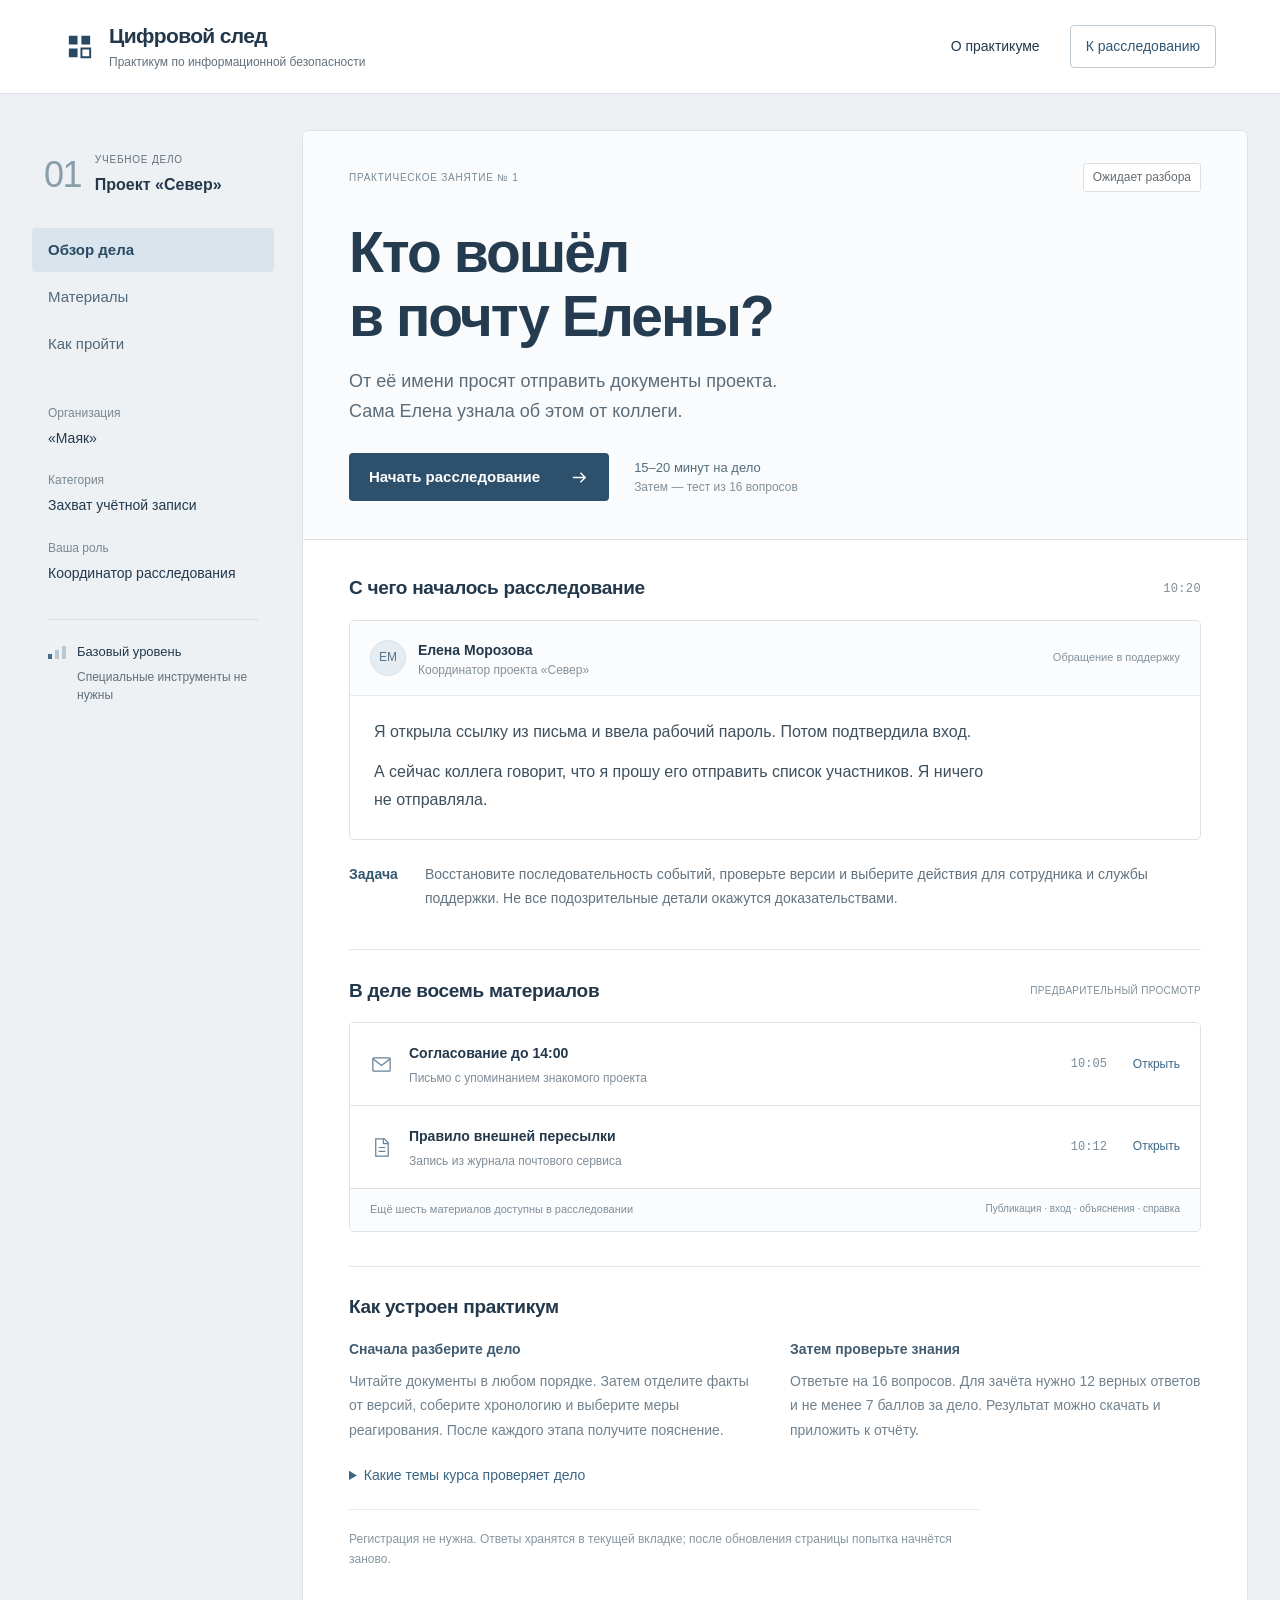
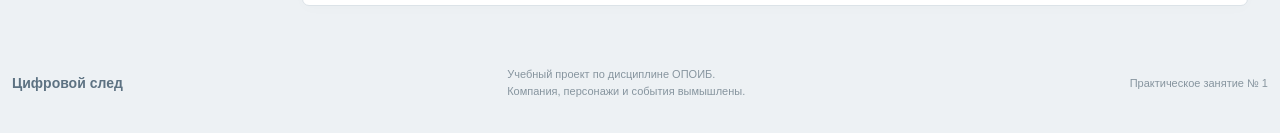
==== index.html @ 8c2a3074 "Add incident investigation website" ====
<!doctype html>
<html lang="ru">
<head>
<meta charset="UTF-8"><meta name="viewport" content="width=device-width, initial-scale=1">
<meta name="theme-color" content="#223b53">
<meta name="description" content="Учебное дело о захвате рабочей почты. Материалы инцидента, проверка версий и итоговый тест по информационной безопасности.">
<title>Дело «Север» — Цифровой след</title>
<link rel="icon" href="favicon.svg" type="image/svg+xml"><link rel="stylesheet" href="style.css"><script src="app.js" defer></script>
</head>
<body>
<a class="skip" href="#main">Перейти к содержанию</a>
<header class="header">
<a class="brand" href="#" aria-label="Цифровой след — главная"><svg class="brand-symbol" viewBox="0 0 32 32" aria-hidden="true"><path d="M5 5h9v9H5zm13 0h9v9h-9zM5 18h9v9H5z" fill="currentColor"/><path d="M18 18h9v9h-9z" fill="none" stroke="currentColor" stroke-width="2"/></svg><span>Цифровой след<small>Практикум по информационной безопасности</small></span></a>
<nav aria-label="Основная навигация"><a href="#course" class="landing-nav">О практикуме</a><button class="text-btn" id="header-action">К расследованию</button></nav>
</header>
<main id="main">
<div id="landing" class="case-layout">
<aside class="case-sidebar" aria-label="Навигация по делу">
<div class="sidebar-top"><span class="case-number">01</span><div><p>УЧЕБНОЕ ДЕЛО</p><strong>Проект «Север»</strong></div></div>
<nav class="case-menu" aria-label="Разделы страницы"><a class="selected" href="#case">Обзор дела</a><a href="#materials">Материалы</a><a href="#course">Как пройти</a></nav>
<div class="sidebar-details"><p>Организация</p><strong>«Маяк»</strong><p>Категория</p><strong>Захват учётной записи</strong><p>Ваша роль</p><strong>Координатор расследования</strong></div>
<div class="sidebar-bottom"><span class="level-mark" aria-hidden="true"><i></i><i></i><i></i></span><p>Базовый уровень<br><small>Специальные инструменты не нужны</small></p></div>
</aside>
<div class="case-main">
<section class="case-intro" id="case"><div class="case-kicker"><span>ПРАКТИЧЕСКОЕ ЗАНЯТИЕ № 1</span><span class="case-status">Ожидает разбора</span></div>
<h1>Кто вошёл<br>в почту Елены?</h1>
<p class="intro-lead">От её имени просят отправить документы проекта.<br class="desktop-br"> Сама Елена узнала об этом от коллеги.</p>
<div class="intro-bottom"><button class="primary" data-start>Начать расследование <svg viewBox="0 0 20 20" aria-hidden="true"><path d="M3 10h13M11 5l5 5-5 5"/></svg></button><span>15–20 минут на дело<br><small>Затем — тест из 16 вопросов</small></span></div>
</section>
<div class="case-body">
<section class="incident-brief"><div class="section-title"><h2>С чего началось расследование</h2><span>10:20</span></div>
<article class="message"><div class="message-person"><span class="person-initials">ЕМ</span><div><strong>Елена Морозова</strong><p>Координатор проекта «Север»</p></div><span class="message-type">Обращение в поддержку</span></div><div class="message-text"><p>Я открыла ссылку из письма и ввела рабочий пароль. Потом подтвердила вход.</p><p>А сейчас коллега говорит, что я прошу его отправить список участников. Я ничего не отправляла.</p></div></article>
<div class="case-assignment"><span>Задача</span><p>Восстановите последовательность событий, проверьте версии и выберите действия для сотрудника и службы поддержки. Не все подозрительные детали окажутся доказательствами.</p></div></section>
<section class="materials-section" id="materials"><div class="section-title"><h2>В деле восемь материалов</h2><span>ПРЕДВАРИТЕЛЬНЫЙ ПРОСМОТР</span></div>
<div class="material-list"><button class="material-row" data-preview="D"><svg viewBox="0 0 24 24" aria-hidden="true"><rect x="3" y="5" width="18" height="14" rx="1"/><path d="m3 6 9 7 9-7"/></svg><span><strong>Согласование до 14:00</strong><small>Письмо с упоминанием знакомого проекта</small></span><span class="material-time">10:05</span><span class="row-open">Открыть</span></button>
<button class="material-row" data-preview="A"><svg viewBox="0 0 24 24" aria-hidden="true"><path d="M6 3h9l4 4v14H6zM14 3v5h5M9 12h7M9 16h7"/></svg><span><strong>Правило внешней пересылки</strong><small>Запись из журнала почтового сервиса</small></span><span class="material-time">10:12</span><span class="row-open">Открыть</span></button>
<div class="material-rest"><span>Ещё шесть материалов доступны в расследовании</span><span>Публикация · вход · объяснения · справка</span></div></div></section>
<section class="course-section" id="course"><div class="section-title"><h2>Как устроен практикум</h2></div><div class="course-columns"><div><h3>Сначала разберите дело</h3><p>Читайте документы в любом порядке. Затем отделите факты от версий, соберите хронологию и выберите меры реагирования. После каждого этапа получите пояснение.</p></div><div><h3>Затем проверьте знания</h3><p>Ответьте на 16 вопросов. Для зачёта нужно 12 верных ответов и не менее 7 баллов за дело. Результат можно скачать и приложить к отчёту.</p></div></div>
<details class="course-outline"><summary>Какие темы курса проверяет дело</summary><ol><li>Цифровой след и открытые публикации</li><li>Фишинг и проверка запросов</li><li>Пароли, MFA и управление сеансами</li><li>ИИ и границы доверия к внешним материалам</li><li>Первые действия после инцидента</li><li>Проверка версий и восстановление событий</li></ol></details>
<p class="session-note">Регистрация не нужна. Ответы хранятся в текущей вкладке; после обновления страницы попытка начнётся заново.</p></section>
</div></div></div>
<section id="workspace" hidden aria-label="Рабочее место расследования"><div class="workspace-top"><div><p class="eyebrow">МАЯК / УЧЕБНОЕ РАССЛЕДОВАНИЕ</p><h1 tabindex="-1" id="game-title">Дело «Север»</h1></div><button class="secondary" id="exit-game">Обзор дела</button></div><ol class="stepper" id="stepper" aria-label="Этапы дела"></ol><div id="game-content"></div></section>
</main>
<footer><a class="footer-brand" href="#">Цифровой след</a><p>Учебный проект по дисциплине ОПОИБ.<br>Компания, персонажи и события вымышлены.</p><span>Практическое занятие № 1</span></footer>
<div id="announcer" class="sr-only" aria-live="polite"></div><dialog id="evidence-dialog" aria-labelledby="evidence-title"><button class="dialog-close" aria-label="Закрыть улику">×</button><div id="evidence-body"></div></dialog>
</body></html>
---- style.css ----
@charset "UTF-8";
:root{--ink:#23384b;--paper:#fff;--muted:#62707c;--line:#dce2e7;--accent:#315775;--green:#276549;--red:#a23e3e;--sans:"Segoe UI",Arial,sans-serif;--mono:Consolas,"Courier New",monospace}
*{box-sizing:border-box}html{scroll-behavior:smooth;scroll-padding-top:28px}body{margin:0;background:#edf1f4;color:var(--ink);font:16px/1.6 var(--sans)}[hidden]{display:none!important}button,input{font:inherit}button,a{-webkit-tap-highlight-color:transparent}button{cursor:pointer}button:disabled{cursor:default;opacity:.45}button{border:0}a{color:inherit;text-decoration:none}a:hover{text-decoration:underline}button:focus-visible,a:focus-visible,input:focus-visible,summary:focus-visible{outline:3px solid #4286b7;outline-offset:4px}h1,h2,h3,p{margin:0}button{transition:background .15s,color .15s}.skip{position:absolute;top:-100px;left:15px;z-index:99;background:white;padding:12px}.skip:focus{top:10px}
.header{height:94px;display:flex;align-items:center;justify-content:space-between;padding:0 5%;gap:25px;background:#fff;border-bottom:1px solid var(--line)}.brand{display:flex;align-items:center;gap:14px;font-size:21px;font-weight:600;line-height:1.25;letter-spacing:-.03em}.brand:hover{text-decoration:none}.brand small{display:block;font-size:12px;font-weight:400;color:var(--muted);letter-spacing:0;margin-top:5px}.brand-symbol{width:31px;height:31px;color:#274961}.header nav{display:flex;align-items:center;gap:30px;font-size:14px}.text-btn{padding:7px 0;background:none;font-weight:500;color:#315775}.text-btn:hover{color:#172e42;text-decoration:underline}.header .text-btn{border:1px solid #bfcbd4;border-radius:4px;padding:9px 15px}.primary{display:inline-flex;gap:30px;align-items:center;justify-content:space-between;min-height:48px;padding:12px 20px;border-radius:4px;background:#2d506c;color:#fff;font-weight:550;font-size:15px}.primary:hover{background:#1d3c55}.primary svg{width:19px;height:19px;fill:none;stroke:currentColor;stroke-width:1.5}.primary span{font-size:20px;line-height:1}.eyebrow{font-size:12px;line-height:1.6;font-weight:500;letter-spacing:.065em}
.case-layout{max-width:1320px;margin:36px auto 60px;display:grid;grid-template-columns:242px minmax(0,1fr);padding:0 32px;gap:28px;align-items:start}.case-sidebar{padding-top:22px;position:sticky;top:20px}.sidebar-top{display:flex;align-items:center;gap:14px;margin:0 12px 30px}.case-number{font:400 36px/1 var(--sans);color:#8a9dab;letter-spacing:-.045em}.sidebar-top p{font-size:10px;color:var(--muted);letter-spacing:.08em;margin-bottom:4px}.sidebar-top strong{font-size:16px;font-weight:550}.case-menu{display:grid;gap:3px;margin-bottom:38px}.case-menu a{padding:10px 16px;border-radius:4px;font-size:15px;color:#536879}.case-menu .selected{background:#dae4ec;color:#284b65;font-weight:600}.case-menu a:hover{background:#e2e9ef;text-decoration:none}.sidebar-details{padding:0 16px}.sidebar-details p{font-size:12px;color:#7b8791;margin-top:22px}.sidebar-details strong{font-size:14px;font-weight:500;display:block;margin-top:4px}.sidebar-bottom{border-top:1px solid #d4dde4;margin:35px 16px 0;padding-top:22px;display:flex;align-items:flex-start;gap:11px;font-size:13px}.sidebar-bottom small{font-size:12px;color:var(--muted);display:block;line-height:1.5;margin-top:5px}.level-mark{display:flex;gap:3px;align-items:flex-end;height:17px;flex-shrink:0}.level-mark i{width:4px;background:#bac7d0;height:9px}.level-mark i:first-child{background:#426a84;height:5px}.level-mark i:last-child{height:13px}.case-main{background:white;border:1px solid #dce3e8;border-radius:7px;overflow:hidden;box-shadow:0 3px 14px #243a4f04}.case-intro{padding:32px 46px 38px;background:#f9fbfc;border-bottom:1px solid var(--line)}.case-kicker{display:flex;align-items:center;justify-content:space-between;gap:15px;font-size:10px;letter-spacing:.075em;color:#778995}.case-status{font-size:12px;letter-spacing:0;color:#646d73;padding:4px 9px;border:1px solid #dae1e5;border-radius:3px;white-space:nowrap;background:white}.case-intro h1{font-size:57px;line-height:1.12;font-weight:550;letter-spacing:-.035em;color:#243b50;margin:29px 0 18px}.intro-lead{font-size:18px;line-height:1.65;color:#5c6c79}.intro-bottom{display:flex;align-items:center;gap:25px;margin-top:27px}.intro-bottom>span{font-size:13px;color:#546d7d;line-height:1.5}.intro-bottom small{font-size:12px;color:#83909a}.case-body{padding:35px 46px 36px}.section-title{display:flex;justify-content:space-between;align-items:center;gap:15px;margin-bottom:18px}.section-title h2{font-size:19px;line-height:1.4;font-weight:550;letter-spacing:-.015em}.section-title>span{font-size:10px;letter-spacing:.03em;color:#7f8e98;white-space:nowrap}.incident-brief>.section-title>span{font:12px var(--mono)}.message{border:1px solid var(--line);border-radius:5px;overflow:hidden}.message-person{display:flex;align-items:center;gap:12px;padding:16px 20px;background:#fbfcfd;border-bottom:1px solid #e6ebee}.person-initials{width:36px;height:36px;flex-shrink:0;display:grid;place-items:center;background:#e6edf2;border:1px solid #d9e3ea;border-radius:50%;color:#57748a;font-size:12px}.message-person strong{font-size:14px;font-weight:600}.message-person p{font-size:12px;color:#82909a;line-height:1.4}.message-type{margin-left:auto;font-size:11px;color:#81909b}.message-text{padding:22px 24px 25px;font-size:16px;line-height:1.75;color:#3e505e;max-width:660px}.message-text p+p{margin-top:12px}.case-assignment{display:grid;grid-template-columns:66px 1fr;gap:10px;margin:23px 0 0;color:#627380;font-size:14px;line-height:1.7}.case-assignment>span{color:#345772;font-weight:600}.materials-section{margin-top:38px;padding-top:28px;border-top:1px solid #e2e8ec}.material-list{border:1px solid var(--line);border-radius:5px;overflow:hidden}.material-row{display:flex;align-items:center;gap:16px;background:white;text-align:left;color:var(--ink);width:100%;padding:17px 20px;border-bottom:1px solid var(--line)}.material-row:hover{background:#f5f9fc}.material-row svg{width:23px;height:23px;fill:none;stroke:#648299;stroke-width:1.3;flex-shrink:0}.material-row strong{font-size:14px;font-weight:550}.material-row small{display:block;font-size:12px;color:#7f8c98;margin-top:3px}.material-time{margin-left:auto;font:12px var(--mono);color:#748c9e}.row-open{font-size:12px;color:#3a6686;margin-left:10px}.material-rest{display:flex;flex-wrap:wrap;gap:2px 14px;justify-content:space-between;background:#fbfcfd;padding:12px 20px;font-size:11px;color:#7c8e9b}.material-rest>span:last-child{font-size:10px}.course-section{margin-top:34px;padding-top:27px;border-top:1px solid #e2e8ec}.course-columns{display:grid;grid-template-columns:1fr 1fr;gap:30px}.course-columns h3{font-size:14px;font-weight:600;margin-bottom:8px;color:#415c70}.course-columns p{font-size:14px;line-height:1.75;color:#71828e}.course-outline{margin-top:22px;font-size:14px}.course-outline summary{cursor:pointer;color:#3a6583}.course-outline ol{font-size:14px;color:#647987;padding-left:22px;line-height:1.9}.session-note{font-size:12px;color:#88969f;padding-top:20px;margin-top:23px;border-top:1px solid #e5e9ed;max-width:630px}footer{display:flex;justify-content:space-between;align-items:center;max-width:1256px;margin:auto;padding:0 0 32px;gap:25px;font-size:11px;color:#87959f}.footer-brand{font-size:14px;font-weight:600;color:#5d7282}footer>span{font-size:11px}

/* Investigation */
#workspace{max-width:1240px;margin:auto;padding:38px 40px 70px;min-height:75vh}.workspace-top{display:flex;justify-content:space-between;align-items:center;gap:20px}.workspace-top h1{font-size:40px;font-weight:500;line-height:1.25;letter-spacing:-.04em;margin-top:8px}.secondary{display:inline-flex;align-items:center;justify-content:center;border:1px solid #a5aba8;padding:11px 18px;background:transparent;color:var(--ink);min-height:46px}.secondary:hover{background:#e6e7e0}.stepper{list-style:none;display:grid;grid-template-columns:repeat(5,1fr);padding:0;margin:30px 0 36px;border-top:1px solid var(--line)}.stepper li{padding:13px 0 0;font-size:13px;color:var(--muted);border-top:3px solid transparent;margin-top:-2px}.stepper li.current{border-color:var(--accent);color:var(--ink);font-weight:650}.stepper li.complete{border-color:#70887c}.stepper span{font:12px var(--mono);margin-right:8px}.stage-header{margin-bottom:26px}.stage-header h2{font-size:30px;font-weight:550;line-height:1.2;letter-spacing:-.025em;margin-bottom:12px}.stage-header p{max-width:730px;color:var(--muted)}.stage-meta{font:12px var(--mono);margin-bottom:12px;color:#7d491c}.evidence-grid{display:grid;grid-template-columns:repeat(4,1fr);gap:15px}.evidence-card{text-align:left;min-height:172px;background:#fafaf7;border:1px solid #caccC5;padding:20px;display:flex;flex-direction:column;align-items:flex-start;color:var(--ink);position:relative}.evidence-card:hover{border-color:#ad642f;transform:translateY(-3px);background:white}.evidence-card .filetype{font:11px var(--mono);color:#776a5e;margin-bottom:21px;letter-spacing:.1em}.evidence-card h3{font-size:18px;line-height:1.3;font-weight:550;margin-bottom:15px}.evidence-card .card-date{font:12px var(--mono);color:var(--muted);margin-top:auto}.evidence-card .read-mark{position:absolute;right:13px;top:13px;color:var(--green);font-size:13px}.stage-actions{margin-top:28px;display:flex;align-items:center;justify-content:space-between;gap:20px;border-top:1px solid var(--line);padding-top:22px}.stage-actions p{font-size:14px;color:var(--muted)}.panel{background:#fafaf7;border:1px solid var(--line);padding:26px;margin-bottom:16px}.panel h3{font-size:19px;line-height:1.4;font-weight:550}.choices{display:grid;gap:10px;margin-top:18px}.choice{display:flex;gap:12px;align-items:center;border:1px solid var(--line);padding:13px 16px;cursor:pointer;font-size:16px;background:#fff}.choice:has(input:checked){background:#fff0e5;border-color:#be6a34}.choice:hover{border-color:#aeb2ac}.choice input{accent-color:#a84b17;width:18px;height:18px;flex-shrink:0}.feedback{margin-top:16px;padding-top:14px;border-top:1px solid var(--line);font-size:15px}.feedback.good{color:var(--green)}.feedback.bad{color:var(--red)}.feedback p{color:#424d49;margin-top:5px}.status-message{margin-top:16px;color:var(--red);font-size:15px}.timeline-layout{display:grid;grid-template-columns:1.6fr 1fr;gap:28px;align-items:start}.timeline{list-style:none;padding:0;margin:0;display:grid;gap:10px}.timeline li{display:flex;gap:15px;align-items:center;background:#fafaf7;border:1px solid var(--line);padding:14px 17px}.timeline .order-num{font:13px var(--mono);color:#8a7360}.timeline .event-name{flex:1;font-size:16px}.move-controls{display:flex;gap:4px}.move-controls button{width:37px;height:37px;background:#e7e8e1;font-size:21px;color:var(--ink)}.move-controls button:hover{background:#d8dcd2}.note{border-top:3px solid var(--accent);padding:20px 0;font-size:15px;color:var(--muted)}.note h3{font-size:18px;color:var(--ink);font-weight:550;margin-bottom:12px}.note p+p{margin-top:14px}.result-head{background:var(--ink);color:var(--paper);padding:34px;display:grid;grid-template-columns:1fr auto;gap:25px;margin-bottom:26px}.result-head h2{font-size:32px;line-height:1.2;letter-spacing:-.02em;font-weight:500;margin:12px 0}.result-head p{max-width:660px;color:#c5cbc9}.score{font-size:58px;letter-spacing:-.05em;align-self:center;white-space:nowrap}.score small{font-size:23px;color:#afb8b3}.result-grid{display:grid;grid-template-columns:1fr 1fr;gap:22px}.result-grid h3{font-size:19px;margin-bottom:12px;font-weight:550}.result-grid p{font-size:15px}.result-grid ul{padding-left:20px;font-size:15px}.quiz-name{display:flex;align-items:center;gap:14px;margin:20px 0;flex-wrap:wrap}.quiz-name input{border:1px solid #aab2aa;padding:11px;background:white;min-width:260px;max-width:100%}.quiz-name small{font-size:13px;color:var(--muted)}.question-count{font:12px var(--mono);color:#8a5a39;margin-bottom:11px}.quiz-options{margin-bottom:20px}.question-progress{height:3px;background:#dedfd9;margin:20px 0}.question-progress span{display:block;height:100%;background:var(--accent)}.quiz-nav{display:flex;align-items:center;gap:15px;justify-content:space-between}.quiz-review details{border-bottom:1px solid var(--line);padding:15px 0;font-size:15px}.quiz-review summary{cursor:pointer;font-weight:550}.quiz-review details p{margin:8px 0;color:#4f5c53}.review-badge{font-size:13px;font-weight:600;margin-right:8px}.review-badge.good{color:var(--green)}.review-badge.bad{color:var(--red)}.quiet{color:var(--muted);font-size:14px}dialog{border:1px solid #c5c7be;padding:38px;width:min(650px,calc(100% - 32px));max-height:85vh;overflow:auto;background:#fafaf6;color:var(--ink);box-shadow:0 25px 100px #0004}dialog::backdrop{background:#101820bb;backdrop-filter:blur(4px)}.dialog-close{position:absolute;right:14px;top:8px;background:none;font-size:32px;color:var(--ink);width:44px;height:44px}.doc-label{font:12px var(--mono);letter-spacing:.08em;color:#8a572c;margin-bottom:15px}#evidence-title{font-size:29px;line-height:1.2;font-weight:500;margin-bottom:20px;padding-right:20px}.doc-fields{border-block:1px solid var(--line);padding:13px 0;margin-bottom:20px;font:13px/1.9 var(--mono);overflow-wrap:anywhere}.doc-content{font-size:17px;line-height:1.7}.doc-content p+p{margin-top:15px}.doc-foot{font:12px var(--mono);margin-top:25px;padding-top:15px;border-top:1px solid var(--line);color:var(--muted)}.evidence-help{margin-top:18px;font-size:14px;color:#685338}.sr-only{position:absolute;width:1px;height:1px;padding:0;margin:-1px;overflow:hidden;clip:rect(0,0,0,0);white-space:nowrap;border:0}

/* The investigation shares the visual language of the case overview. */
#workspace{background:#fff;margin:32px auto 45px;border:1px solid var(--line);border-radius:6px;padding:32px 40px 45px}.workspace-top h1{font-size:34px;letter-spacing:-.025em}.secondary{border-radius:4px;background:white;border-color:#c8d3db;color:#3d617a;font-size:14px}.secondary:hover{background:#edf3f7}.stepper{border-color:#dfe7ec}.stepper li.current{border-color:#365f7c}.stepper li.complete{border-color:#a8bac7}.evidence-grid{grid-template-columns:repeat(2,1fr);gap:12px}.evidence-card{min-height:130px;background:#fff;border-color:#dbe3e9;border-radius:5px;padding:18px 22px}.evidence-card:hover{transform:none;background:#f6f9fb;border-color:#9eb5c5}.evidence-card .filetype{font:11px var(--sans);letter-spacing:.04em;color:#738b9b;margin-bottom:12px}.evidence-card h3{font-size:17px;font-weight:550;margin-bottom:12px}.evidence-card .card-date{font-size:11px;color:#7f929f}.stage-header h2{font-size:26px;letter-spacing:-.02em}.stage-meta{font:12px var(--sans);color:#698598}.panel{border-radius:5px;background:#fff;border-color:#dce4e9}.panel h3{font-size:18px}.choice{border-radius:4px;font-size:15px}.choice:has(input:checked){background:#edf4f8;border-color:#86a7bd}.choice input{accent-color:#315e7d}.choice:hover{border-color:#a6bac9}.timeline li{border-radius:4px;background:#fff}.timeline .order-num{color:#7b94a6}.move-controls button{background:#eaf0f4;color:#486b84;border-radius:3px}.move-controls button:hover{background:#dce8f0}.note{border-top:2px solid #b3c6d4}.result-head{border-radius:5px;background:#29495f}.result-head h2{font-size:29px}.question-count{font:12px var(--sans);color:#6e8597}.question-progress span{background:#648ba5}.feedback{font-size:14px}.feedback p{color:#5a6f7d}.doc-label{font:12px var(--sans);color:#6c8697}.doc-fields{color:#648093}.evidence-help{color:#617c8e}dialog{background:white;border-color:#bdcdd8;border-radius:6px;box-shadow:0 20px 80px #172c3d33}dialog::backdrop{background:#1a2f4070;backdrop-filter:blur(2px)}.dialog-close{color:#4c6c82}.result-grid p{color:#5b7180}.question-progress{background:#e6edf2}.quiet{color:#738794}
@media(min-width:1500px){.case-layout{margin-top:48px}.case-intro h1{font-size:61px}}
@media(max-width:1100px){.case-layout{grid-template-columns:195px minmax(0,1fr);gap:20px;padding:0 25px}.case-intro,.case-body{padding-inline:30px}.case-intro h1{font-size:49px}.case-sidebar{font-size:14px}.intro-bottom{gap:18px}.message-type{display:none}.materials-section .section-title>span{display:none}footer{padding:0 25px 30px}#workspace{margin:25px}}
@media(max-width:760px){.header{height:79px;padding:0 20px}.brand{font-size:19px;gap:10px}.brand small{font-size:10px;max-width:180px}.brand-symbol{width:26px;height:26px}.landing-nav{display:none}.header .text-btn{font-size:12px;padding:8px 10px}.header nav{gap:10px}.case-layout{display:block;padding:0 16px;margin:18px auto 30px}.case-sidebar{position:static;padding:0;margin-bottom:16px}.sidebar-top{margin:0 0 12px;gap:10px}.case-number{font-size:27px}.sidebar-top p{font-size:9px}.sidebar-top strong{font-size:14px}.case-menu{display:flex;gap:5px;margin:0;border-bottom:1px solid #d2dde5;padding-bottom:12px}.case-menu a{padding:7px 11px;font-size:13px}.sidebar-details,.sidebar-bottom{display:none}.case-intro{padding:23px 24px 27px}.case-kicker{font-size:9px;gap:8px}.case-status{font-size:10px;padding:3px 6px}.case-intro h1{font-size:41px;margin:22px 0 16px;letter-spacing:-.04em}.intro-lead{font-size:16px}.desktop-br{display:none}.intro-bottom{align-items:flex-start;flex-direction:column;gap:12px}.intro-bottom .primary{width:100%}.intro-bottom>span{font-size:12px}.intro-bottom small{display:inline;font-size:11px}.case-body{padding:27px 24px 28px}.section-title h2{font-size:17px}.section-title>span{font-size:10px}.message-person{padding:12px;gap:10px}.message-person strong{font-size:13px}.message-person p{font-size:11px}.person-initials{width:31px;height:31px;font-size:11px}.message-text{padding:17px 16px;font-size:15px;line-height:1.7}.case-assignment{display:block;font-size:13px;margin-top:17px}.case-assignment>span{display:block;margin-bottom:5px}.material-row{padding:14px 12px;gap:11px}.material-row strong{font-size:13px;display:block;line-height:1.5}.material-row small{font-size:11px}.material-time{font-size:10px}.material-row svg{width:20px;height:20px}.row-open{display:none}.material-rest{padding:12px;font-size:10px}.material-rest>span:last-child{display:none}.course-columns{grid-template-columns:1fr;gap:18px}.course-columns p{font-size:13px}.course-outline{font-size:13px}.course-outline ol{font-size:13px}.session-note{font-size:11px}footer{padding:0 25px 25px;flex-wrap:wrap;gap:14px}footer p{order:3;width:100%;font-size:11px}footer>span{font-size:10px}.footer-brand{font-size:12px}#workspace{margin:18px 16px;padding:22px 20px 30px}.workspace-top{gap:15px}.workspace-top .eyebrow{font-size:9px}.workspace-top h1{font-size:27px}.workspace-top .secondary{padding:8px;font-size:12px;min-width:80px}.stepper{gap:6px;margin:24px 0}.stepper li{font-size:10px;line-height:1.4}.stepper span{display:block;margin-bottom:4px}.stage-header h2{font-size:24px}.stage-header p{font-size:14px}.evidence-grid{grid-template-columns:1fr;gap:10px}.evidence-card{min-height:117px;padding:16px}.evidence-card h3{font-size:16px}.stage-actions{align-items:flex-start;flex-direction:column}.stage-actions .primary{width:100%}.stage-actions p{font-size:13px}.timeline-layout,.result-grid{grid-template-columns:1fr;gap:20px}.timeline li{padding:10px;gap:8px}.timeline .event-name{font-size:13px}.move-controls button{width:30px;height:36px}.panel{padding:18px}.panel h3{font-size:16px}.choice{padding:11px;font-size:14px}.result-head{padding:23px;grid-template-columns:1fr}.result-head h2{font-size:26px}.score{font-size:46px}.quiz-nav{flex-wrap:wrap}.quiz-name input{min-width:0;width:100%}.quiz-name label{width:100%}dialog{padding:30px 24px}#evidence-title{font-size:25px}.doc-content{font-size:16px}}
@media(prefers-reduced-motion:reduce){html{scroll-behavior:auto}*{transition:none!important}}
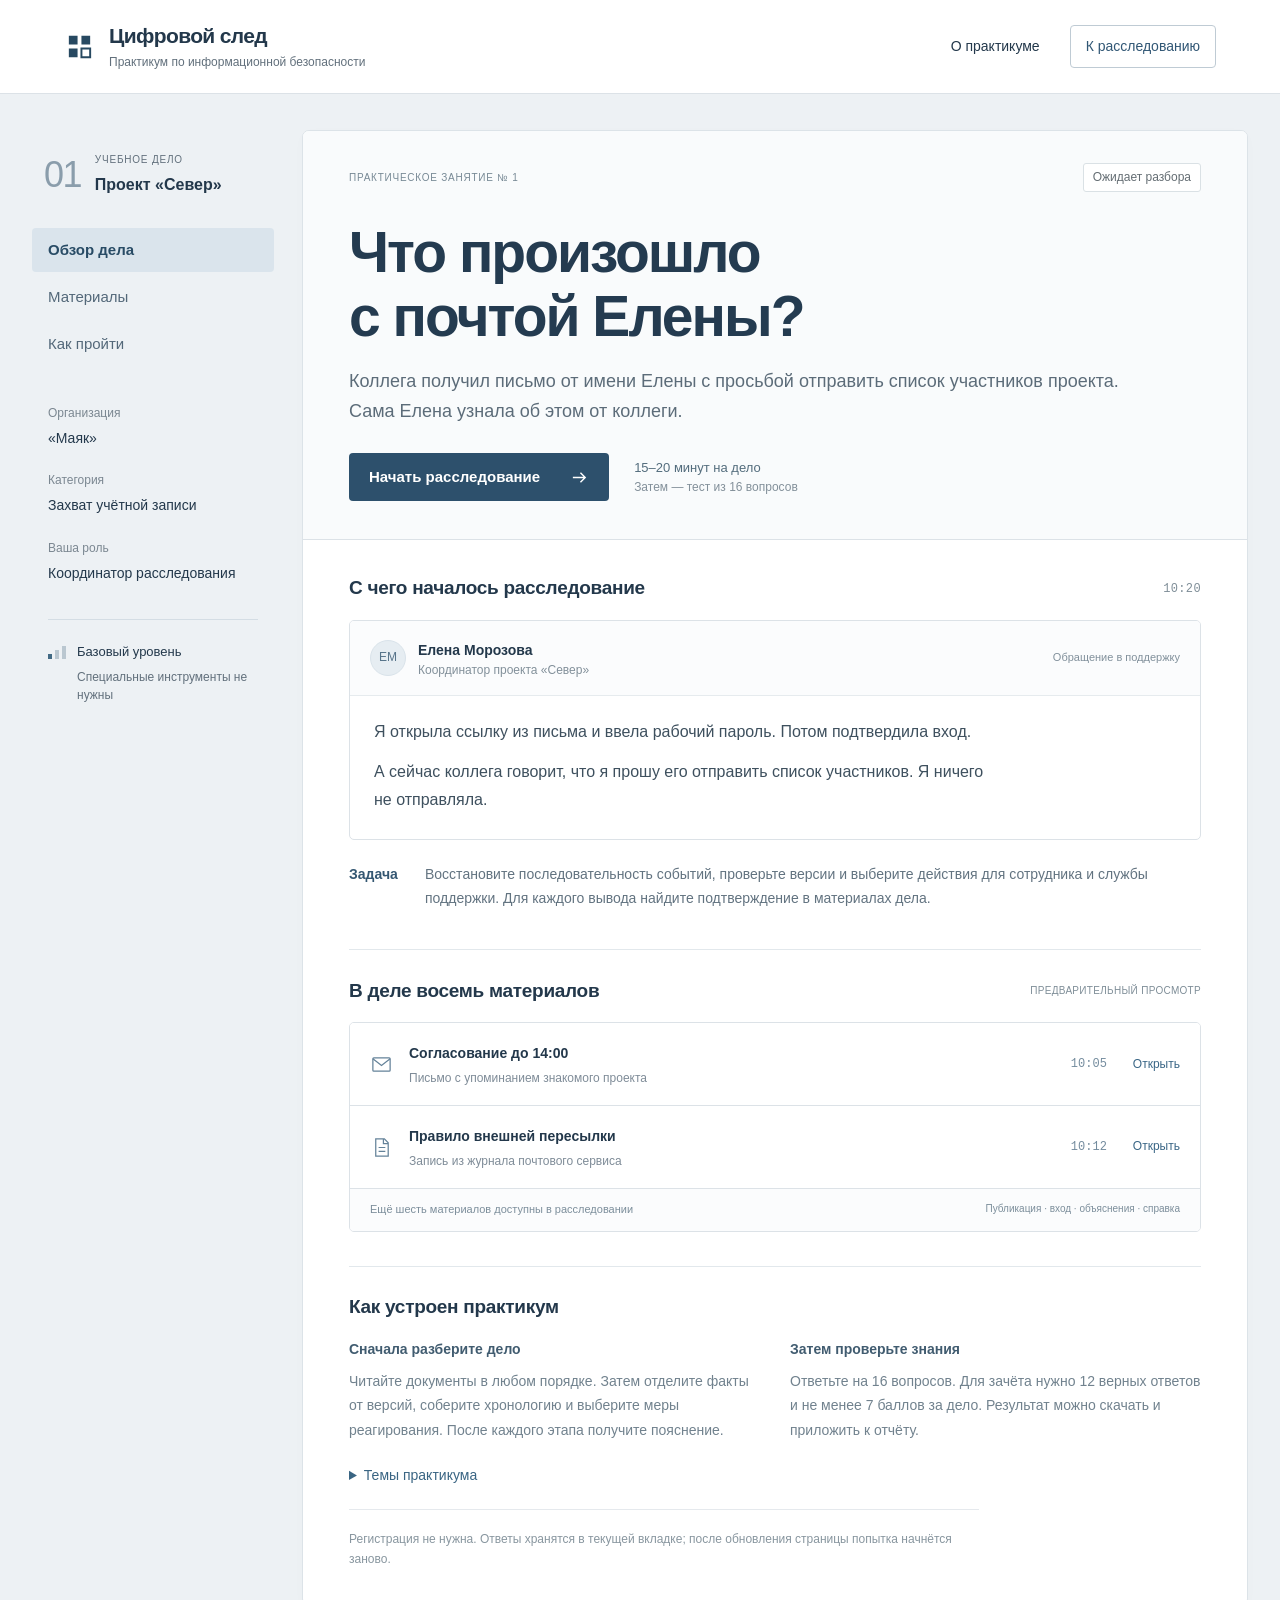
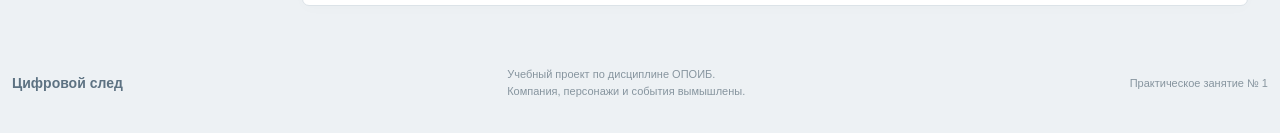
==== commit 76c6c679: "Clarify case descriptions, questions and explanations" ====
--- a/index.html
+++ b/index.html
@@ -1,46 +1,46 @@
-<!doctype html>
-<html lang="ru">
-<head>
-<meta charset="UTF-8"><meta name="viewport" content="width=device-width, initial-scale=1">
-<meta name="theme-color" content="#223b53">
-<meta name="description" content="Учебное дело о захвате рабочей почты. Материалы инцидента, проверка версий и итоговый тест по информационной безопасности.">
-<title>Дело «Север» — Цифровой след</title>
-<link rel="icon" href="favicon.svg" type="image/svg+xml"><link rel="stylesheet" href="style.css"><script src="app.js" defer></script>
-</head>
-<body>
-<a class="skip" href="#main">Перейти к содержанию</a>
-<header class="header">
-<a class="brand" href="#" aria-label="Цифровой след — главная"><svg class="brand-symbol" viewBox="0 0 32 32" aria-hidden="true"><path d="M5 5h9v9H5zm13 0h9v9h-9zM5 18h9v9H5z" fill="currentColor"/><path d="M18 18h9v9h-9z" fill="none" stroke="currentColor" stroke-width="2"/></svg><span>Цифровой след<small>Практикум по информационной безопасности</small></span></a>
-<nav aria-label="Основная навигация"><a href="#course" class="landing-nav">О практикуме</a><button class="text-btn" id="header-action">К расследованию</button></nav>
-</header>
-<main id="main">
-<div id="landing" class="case-layout">
-<aside class="case-sidebar" aria-label="Навигация по делу">
-<div class="sidebar-top"><span class="case-number">01</span><div><p>УЧЕБНОЕ ДЕЛО</p><strong>Проект «Север»</strong></div></div>
-<nav class="case-menu" aria-label="Разделы страницы"><a class="selected" href="#case">Обзор дела</a><a href="#materials">Материалы</a><a href="#course">Как пройти</a></nav>
-<div class="sidebar-details"><p>Организация</p><strong>«Маяк»</strong><p>Категория</p><strong>Захват учётной записи</strong><p>Ваша роль</p><strong>Координатор расследования</strong></div>
-<div class="sidebar-bottom"><span class="level-mark" aria-hidden="true"><i></i><i></i><i></i></span><p>Базовый уровень<br><small>Специальные инструменты не нужны</small></p></div>
-</aside>
-<div class="case-main">
-<section class="case-intro" id="case"><div class="case-kicker"><span>ПРАКТИЧЕСКОЕ ЗАНЯТИЕ № 1</span><span class="case-status">Ожидает разбора</span></div>
-<h1>Кто вошёл<br>в почту Елены?</h1>
-<p class="intro-lead">От её имени просят отправить документы проекта.<br class="desktop-br"> Сама Елена узнала об этом от коллеги.</p>
-<div class="intro-bottom"><button class="primary" data-start>Начать расследование <svg viewBox="0 0 20 20" aria-hidden="true"><path d="M3 10h13M11 5l5 5-5 5"/></svg></button><span>15–20 минут на дело<br><small>Затем — тест из 16 вопросов</small></span></div>
-</section>
-<div class="case-body">
-<section class="incident-brief"><div class="section-title"><h2>С чего началось расследование</h2><span>10:20</span></div>
-<article class="message"><div class="message-person"><span class="person-initials">ЕМ</span><div><strong>Елена Морозова</strong><p>Координатор проекта «Север»</p></div><span class="message-type">Обращение в поддержку</span></div><div class="message-text"><p>Я открыла ссылку из письма и ввела рабочий пароль. Потом подтвердила вход.</p><p>А сейчас коллега говорит, что я прошу его отправить список участников. Я ничего не отправляла.</p></div></article>
-<div class="case-assignment"><span>Задача</span><p>Восстановите последовательность событий, проверьте версии и выберите действия для сотрудника и службы поддержки. Не все подозрительные детали окажутся доказательствами.</p></div></section>
-<section class="materials-section" id="materials"><div class="section-title"><h2>В деле восемь материалов</h2><span>ПРЕДВАРИТЕЛЬНЫЙ ПРОСМОТР</span></div>
-<div class="material-list"><button class="material-row" data-preview="D"><svg viewBox="0 0 24 24" aria-hidden="true"><rect x="3" y="5" width="18" height="14" rx="1"/><path d="m3 6 9 7 9-7"/></svg><span><strong>Согласование до 14:00</strong><small>Письмо с упоминанием знакомого проекта</small></span><span class="material-time">10:05</span><span class="row-open">Открыть</span></button>
-<button class="material-row" data-preview="A"><svg viewBox="0 0 24 24" aria-hidden="true"><path d="M6 3h9l4 4v14H6zM14 3v5h5M9 12h7M9 16h7"/></svg><span><strong>Правило внешней пересылки</strong><small>Запись из журнала почтового сервиса</small></span><span class="material-time">10:12</span><span class="row-open">Открыть</span></button>
-<div class="material-rest"><span>Ещё шесть материалов доступны в расследовании</span><span>Публикация · вход · объяснения · справка</span></div></div></section>
-<section class="course-section" id="course"><div class="section-title"><h2>Как устроен практикум</h2></div><div class="course-columns"><div><h3>Сначала разберите дело</h3><p>Читайте документы в любом порядке. Затем отделите факты от версий, соберите хронологию и выберите меры реагирования. После каждого этапа получите пояснение.</p></div><div><h3>Затем проверьте знания</h3><p>Ответьте на 16 вопросов. Для зачёта нужно 12 верных ответов и не менее 7 баллов за дело. Результат можно скачать и приложить к отчёту.</p></div></div>
-<details class="course-outline"><summary>Какие темы курса проверяет дело</summary><ol><li>Цифровой след и открытые публикации</li><li>Фишинг и проверка запросов</li><li>Пароли, MFA и управление сеансами</li><li>ИИ и границы доверия к внешним материалам</li><li>Первые действия после инцидента</li><li>Проверка версий и восстановление событий</li></ol></details>
-<p class="session-note">Регистрация не нужна. Ответы хранятся в текущей вкладке; после обновления страницы попытка начнётся заново.</p></section>
-</div></div></div>
-<section id="workspace" hidden aria-label="Рабочее место расследования"><div class="workspace-top"><div><p class="eyebrow">МАЯК / УЧЕБНОЕ РАССЛЕДОВАНИЕ</p><h1 tabindex="-1" id="game-title">Дело «Север»</h1></div><button class="secondary" id="exit-game">Обзор дела</button></div><ol class="stepper" id="stepper" aria-label="Этапы дела"></ol><div id="game-content"></div></section>
-</main>
-<footer><a class="footer-brand" href="#">Цифровой след</a><p>Учебный проект по дисциплине ОПОИБ.<br>Компания, персонажи и события вымышлены.</p><span>Практическое занятие № 1</span></footer>
-<div id="announcer" class="sr-only" aria-live="polite"></div><dialog id="evidence-dialog" aria-labelledby="evidence-title"><button class="dialog-close" aria-label="Закрыть улику">×</button><div id="evidence-body"></div></dialog>
+<!doctype html>
+<html lang="ru">
+<head>
+<meta charset="UTF-8"><meta name="viewport" content="width=device-width, initial-scale=1">
+<meta name="theme-color" content="#223b53">
+<meta name="description" content="Учебное дело о захвате рабочей почты. Материалы инцидента, проверка версий и итоговый тест по информационной безопасности.">
+<title>Дело «Север» — Цифровой след</title>
+<link rel="icon" href="favicon.svg" type="image/svg+xml"><link rel="stylesheet" href="style.css"><script src="app.js" defer></script>
+</head>
+<body>
+<a class="skip" href="#main">Перейти к содержанию</a>
+<header class="header">
+<a class="brand" href="#" aria-label="Цифровой след — главная"><svg class="brand-symbol" viewBox="0 0 32 32" aria-hidden="true"><path d="M5 5h9v9H5zm13 0h9v9h-9zM5 18h9v9H5z" fill="currentColor"/><path d="M18 18h9v9h-9z" fill="none" stroke="currentColor" stroke-width="2"/></svg><span>Цифровой след<small>Практикум по информационной безопасности</small></span></a>
+<nav aria-label="Основная навигация"><a href="#course" class="landing-nav">О практикуме</a><button class="text-btn" id="header-action">К расследованию</button></nav>
+</header>
+<main id="main">
+<div id="landing" class="case-layout">
+<aside class="case-sidebar" aria-label="Навигация по делу">
+<div class="sidebar-top"><span class="case-number">01</span><div><p>УЧЕБНОЕ ДЕЛО</p><strong>Проект «Север»</strong></div></div>
+<nav class="case-menu" aria-label="Разделы страницы"><a class="selected" href="#case">Обзор дела</a><a href="#materials">Материалы</a><a href="#course">Как пройти</a></nav>
+<div class="sidebar-details"><p>Организация</p><strong>«Маяк»</strong><p>Категория</p><strong>Захват учётной записи</strong><p>Ваша роль</p><strong>Координатор расследования</strong></div>
+<div class="sidebar-bottom"><span class="level-mark" aria-hidden="true"><i></i><i></i><i></i></span><p>Базовый уровень<br><small>Специальные инструменты не нужны</small></p></div>
+</aside>
+<div class="case-main">
+<section class="case-intro" id="case"><div class="case-kicker"><span>ПРАКТИЧЕСКОЕ ЗАНЯТИЕ № 1</span><span class="case-status">Ожидает разбора</span></div>
+<h1>Что произошло<br>с почтой Елены?</h1>
+<p class="intro-lead">Коллега получил письмо от имени Елены с просьбой отправить список участников проекта.<br class="desktop-br"> Сама Елена узнала об этом от коллеги.</p>
+<div class="intro-bottom"><button class="primary" data-start>Начать расследование <svg viewBox="0 0 20 20" aria-hidden="true"><path d="M3 10h13M11 5l5 5-5 5"/></svg></button><span>15–20 минут на дело<br><small>Затем — тест из 16 вопросов</small></span></div>
+</section>
+<div class="case-body">
+<section class="incident-brief"><div class="section-title"><h2>С чего началось расследование</h2><span>10:20</span></div>
+<article class="message"><div class="message-person"><span class="person-initials">ЕМ</span><div><strong>Елена Морозова</strong><p>Координатор проекта «Север»</p></div><span class="message-type">Обращение в поддержку</span></div><div class="message-text"><p>Я открыла ссылку из письма и ввела рабочий пароль. Потом подтвердила вход.</p><p>А сейчас коллега говорит, что я прошу его отправить список участников. Я ничего не отправляла.</p></div></article>
+<div class="case-assignment"><span>Задача</span><p>Восстановите последовательность событий, проверьте версии и выберите действия для сотрудника и службы поддержки. Для каждого вывода найдите подтверждение в материалах дела.</p></div></section>
+<section class="materials-section" id="materials"><div class="section-title"><h2>В деле восемь материалов</h2><span>ПРЕДВАРИТЕЛЬНЫЙ ПРОСМОТР</span></div>
+<div class="material-list"><button class="material-row" data-preview="D"><svg viewBox="0 0 24 24" aria-hidden="true"><rect x="3" y="5" width="18" height="14" rx="1"/><path d="m3 6 9 7 9-7"/></svg><span><strong>Согласование до 14:00</strong><small>Письмо с упоминанием знакомого проекта</small></span><span class="material-time">10:05</span><span class="row-open">Открыть</span></button>
+<button class="material-row" data-preview="A"><svg viewBox="0 0 24 24" aria-hidden="true"><path d="M6 3h9l4 4v14H6zM14 3v5h5M9 12h7M9 16h7"/></svg><span><strong>Правило внешней пересылки</strong><small>Запись из журнала почтового сервиса</small></span><span class="material-time">10:12</span><span class="row-open">Открыть</span></button>
+<div class="material-rest"><span>Ещё шесть материалов доступны в расследовании</span><span>Публикация · вход · объяснения · справка</span></div></div></section>
+<section class="course-section" id="course"><div class="section-title"><h2>Как устроен практикум</h2></div><div class="course-columns"><div><h3>Сначала разберите дело</h3><p>Читайте документы в любом порядке. Затем отделите факты от версий, соберите хронологию и выберите меры реагирования. После каждого этапа получите пояснение.</p></div><div><h3>Затем проверьте знания</h3><p>Ответьте на 16 вопросов. Для зачёта нужно 12 верных ответов и не менее 7 баллов за дело. Результат можно скачать и приложить к отчёту.</p></div></div>
+<details class="course-outline"><summary>Темы практикума</summary><ol><li>Цифровой след и открытые публикации</li><li>Фишинг и проверка запросов</li><li>Пароли, MFA и управление сеансами</li><li>ИИ и границы доверия к внешним материалам</li><li>Первые действия после инцидента</li><li>Проверка версий и восстановление событий</li></ol></details>
+<p class="session-note">Регистрация не нужна. Ответы хранятся в текущей вкладке; после обновления страницы попытка начнётся заново.</p></section>
+</div></div></div>
+<section id="workspace" hidden aria-label="Рабочее место расследования"><div class="workspace-top"><div><p class="eyebrow">МАЯК / УЧЕБНОЕ РАССЛЕДОВАНИЕ</p><h1 tabindex="-1" id="game-title">Дело «Север»</h1></div><button class="secondary" id="exit-game">Обзор дела</button></div><ol class="stepper" id="stepper" aria-label="Этапы дела"></ol><div id="game-content"></div></section>
+</main>
+<footer><a class="footer-brand" href="#">Цифровой след</a><p>Учебный проект по дисциплине ОПОИБ.<br>Компания, персонажи и события вымышлены.</p><span>Практическое занятие № 1</span></footer>
+<div id="announcer" class="sr-only" aria-live="polite"></div><dialog id="evidence-dialog" aria-labelledby="evidence-title"><button class="dialog-close" aria-label="Закрыть улику">×</button><div id="evidence-body"></div></dialog>
 </body></html>
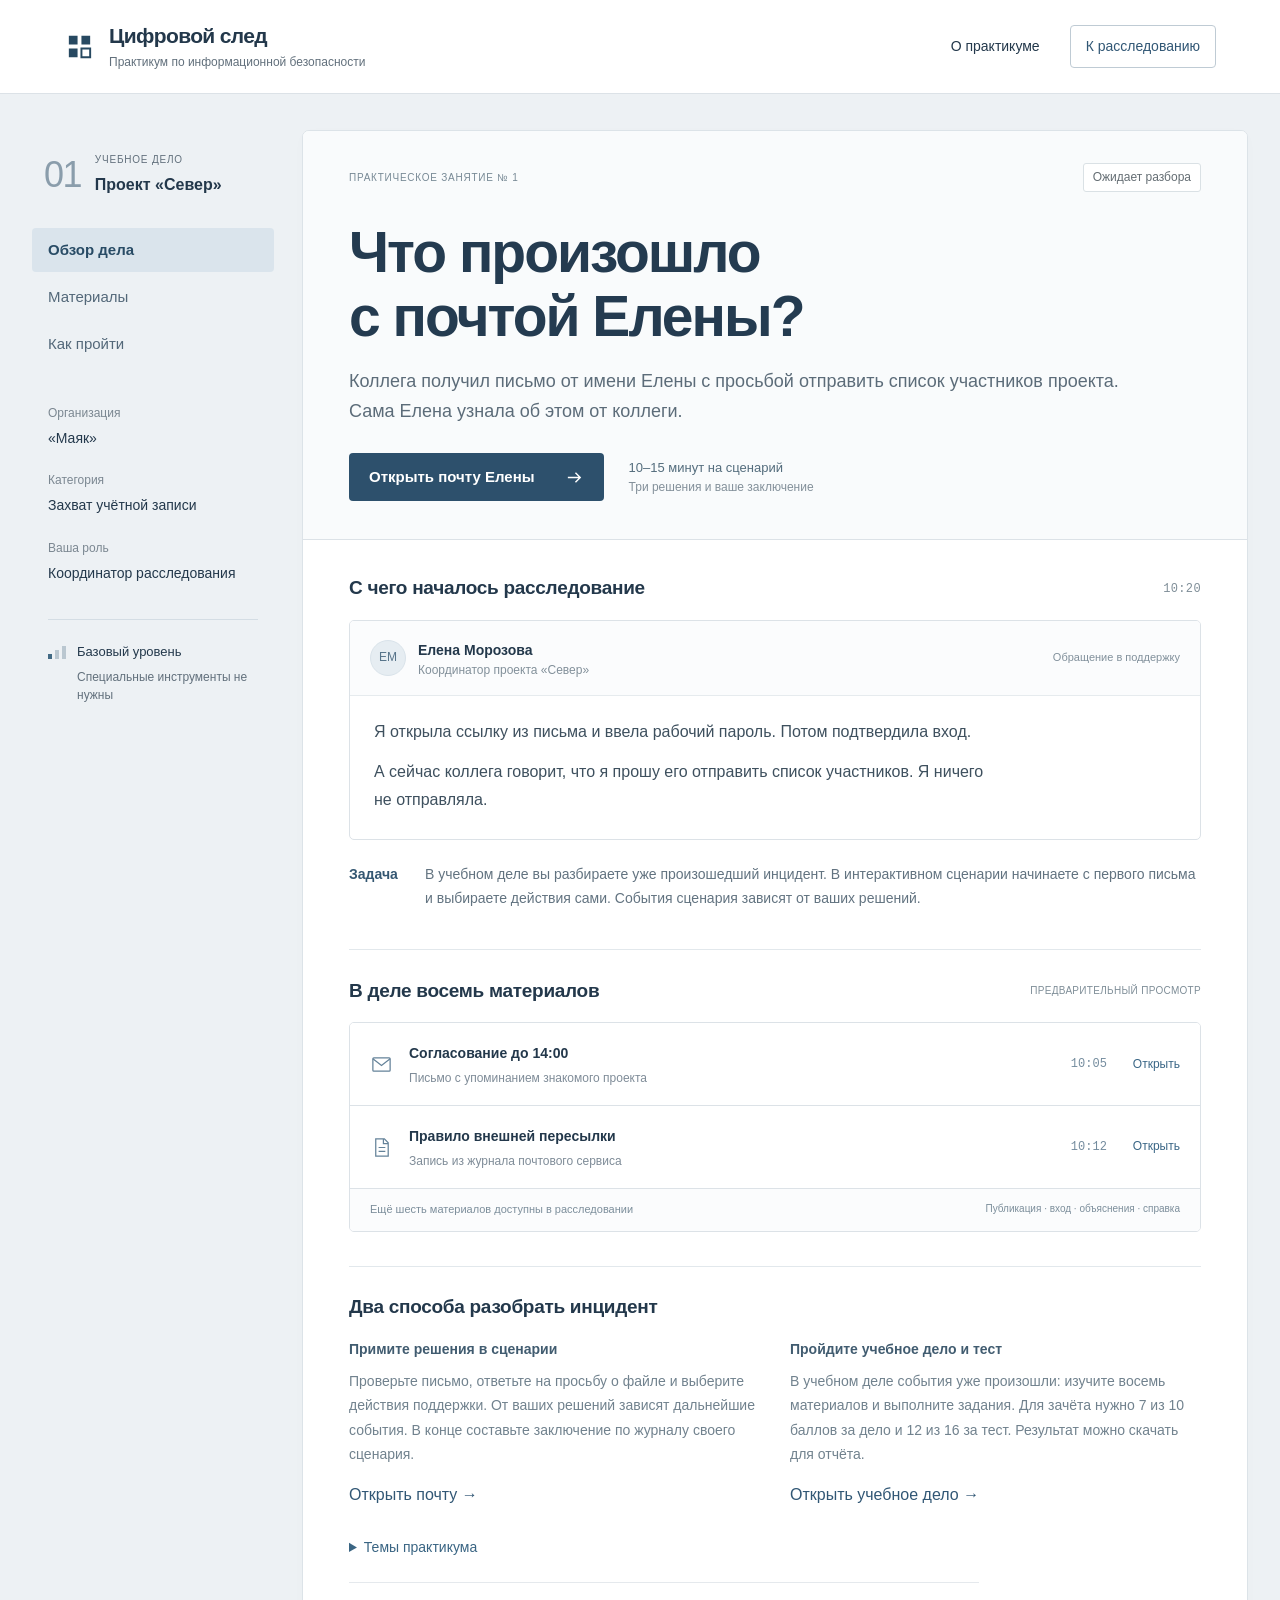
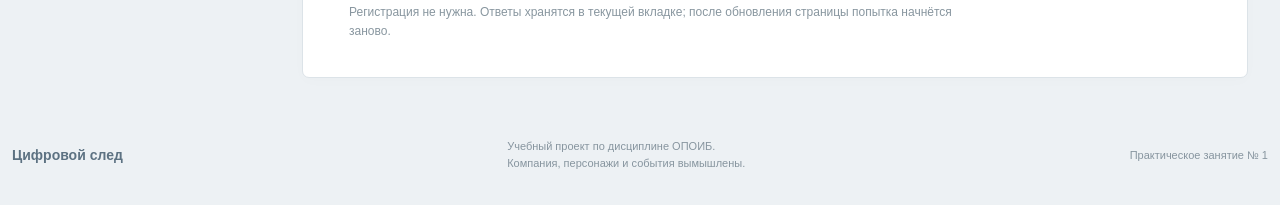
==== commit f9b12a4e: "Add branching mailbox scenario and investigation report" ====
--- a/index.html
+++ b/index.html
@@ -5,7 +5,8 @@
 <meta name="theme-color" content="#223b53">
 <meta name="description" content="Учебное дело о захвате рабочей почты. Материалы инцидента, проверка версий и итоговый тест по информационной безопасности.">
 <title>Дело «Север» — Цифровой след</title>
-<link rel="icon" href="favicon.svg" type="image/svg+xml"><link rel="stylesheet" href="style.css"><script src="app.js" defer></script>
+<link rel="icon" href="favicon.svg" type="image/svg+xml"><link rel="stylesheet" href="style.css?v=3"><script src="app.js?v=3" defer></script>
+<script src="story.js?v=3" defer></script>
 </head>
 <body>
 <a class="skip" href="#main">Перейти к содержанию</a>
@@ -25,20 +26,21 @@
 <section class="case-intro" id="case"><div class="case-kicker"><span>ПРАКТИЧЕСКОЕ ЗАНЯТИЕ № 1</span><span class="case-status">Ожидает разбора</span></div>
 <h1>Что произошло<br>с почтой Елены?</h1>
 <p class="intro-lead">Коллега получил письмо от имени Елены с просьбой отправить список участников проекта.<br class="desktop-br"> Сама Елена узнала об этом от коллеги.</p>
-<div class="intro-bottom"><button class="primary" data-start>Начать расследование <svg viewBox="0 0 20 20" aria-hidden="true"><path d="M3 10h13M11 5l5 5-5 5"/></svg></button><span>15–20 минут на дело<br><small>Затем — тест из 16 вопросов</small></span></div>
+<div class="intro-bottom"><button class="primary" data-story>Открыть почту Елены <svg viewBox="0 0 20 20" aria-hidden="true"><path d="M3 10h13M11 5l5 5-5 5"/></svg></button><span>10–15 минут на сценарий<br><small>Три решения и ваше заключение</small></span></div>
 </section>
 <div class="case-body">
 <section class="incident-brief"><div class="section-title"><h2>С чего началось расследование</h2><span>10:20</span></div>
 <article class="message"><div class="message-person"><span class="person-initials">ЕМ</span><div><strong>Елена Морозова</strong><p>Координатор проекта «Север»</p></div><span class="message-type">Обращение в поддержку</span></div><div class="message-text"><p>Я открыла ссылку из письма и ввела рабочий пароль. Потом подтвердила вход.</p><p>А сейчас коллега говорит, что я прошу его отправить список участников. Я ничего не отправляла.</p></div></article>
-<div class="case-assignment"><span>Задача</span><p>Восстановите последовательность событий, проверьте версии и выберите действия для сотрудника и службы поддержки. Для каждого вывода найдите подтверждение в материалах дела.</p></div></section>
+<div class="case-assignment"><span>Задача</span><p>В учебном деле вы разбираете уже произошедший инцидент. В интерактивном сценарии начинаете с первого письма и выбираете действия сами. События сценария зависят от ваших решений.</p></div></section>
 <section class="materials-section" id="materials"><div class="section-title"><h2>В деле восемь материалов</h2><span>ПРЕДВАРИТЕЛЬНЫЙ ПРОСМОТР</span></div>
 <div class="material-list"><button class="material-row" data-preview="D"><svg viewBox="0 0 24 24" aria-hidden="true"><rect x="3" y="5" width="18" height="14" rx="1"/><path d="m3 6 9 7 9-7"/></svg><span><strong>Согласование до 14:00</strong><small>Письмо с упоминанием знакомого проекта</small></span><span class="material-time">10:05</span><span class="row-open">Открыть</span></button>
 <button class="material-row" data-preview="A"><svg viewBox="0 0 24 24" aria-hidden="true"><path d="M6 3h9l4 4v14H6zM14 3v5h5M9 12h7M9 16h7"/></svg><span><strong>Правило внешней пересылки</strong><small>Запись из журнала почтового сервиса</small></span><span class="material-time">10:12</span><span class="row-open">Открыть</span></button>
 <div class="material-rest"><span>Ещё шесть материалов доступны в расследовании</span><span>Публикация · вход · объяснения · справка</span></div></div></section>
-<section class="course-section" id="course"><div class="section-title"><h2>Как устроен практикум</h2></div><div class="course-columns"><div><h3>Сначала разберите дело</h3><p>Читайте документы в любом порядке. Затем отделите факты от версий, соберите хронологию и выберите меры реагирования. После каждого этапа получите пояснение.</p></div><div><h3>Затем проверьте знания</h3><p>Ответьте на 16 вопросов. Для зачёта нужно 12 верных ответов и не менее 7 баллов за дело. Результат можно скачать и приложить к отчёту.</p></div></div>
+<section class="course-section" id="course"><div class="section-title"><h2>Два способа разобрать инцидент</h2></div><div class="course-columns"><div><h3>Примите решения в сценарии</h3><p>Проверьте письмо, ответьте на просьбу о файле и выберите действия поддержки. От ваших решений зависят дальнейшие события. В конце составьте заключение по журналу своего сценария.</p><button class="text-btn" data-story>Открыть почту →</button></div><div><h3>Пройдите учебное дело и тест</h3><p>В учебном деле события уже произошли: изучите восемь материалов и выполните задания. Для зачёта нужно 7 из 10 баллов за дело и 12 из 16 за тест. Результат можно скачать для отчёта.</p><button class="text-btn" data-start>Открыть учебное дело →</button></div></div>
 <details class="course-outline"><summary>Темы практикума</summary><ol><li>Цифровой след и открытые публикации</li><li>Фишинг и проверка запросов</li><li>Пароли, MFA и управление сеансами</li><li>ИИ и границы доверия к внешним материалам</li><li>Первые действия после инцидента</li><li>Проверка версий и восстановление событий</li></ol></details>
 <p class="session-note">Регистрация не нужна. Ответы хранятся в текущей вкладке; после обновления страницы попытка начнётся заново.</p></section>
 </div></div></div>
+<section id="story" hidden aria-label="Интерактивный сценарий"></section>
 <section id="workspace" hidden aria-label="Рабочее место расследования"><div class="workspace-top"><div><p class="eyebrow">МАЯК / УЧЕБНОЕ РАССЛЕДОВАНИЕ</p><h1 tabindex="-1" id="game-title">Дело «Север»</h1></div><button class="secondary" id="exit-game">Обзор дела</button></div><ol class="stepper" id="stepper" aria-label="Этапы дела"></ol><div id="game-content"></div></section>
 </main>
 <footer><a class="footer-brand" href="#">Цифровой след</a><p>Учебный проект по дисциплине ОПОИБ.<br>Компания, персонажи и события вымышлены.</p><span>Практическое занятие № 1</span></footer>
--- a/style.css
+++ b/style.css
@@ -13,3 +13,9 @@
 @media(max-width:1100px){.case-layout{grid-template-columns:195px minmax(0,1fr);gap:20px;padding:0 25px}.case-intro,.case-body{padding-inline:30px}.case-intro h1{font-size:49px}.case-sidebar{font-size:14px}.intro-bottom{gap:18px}.message-type{display:none}.materials-section .section-title>span{display:none}footer{padding:0 25px 30px}#workspace{margin:25px}}
 @media(max-width:760px){.header{height:79px;padding:0 20px}.brand{font-size:19px;gap:10px}.brand small{font-size:10px;max-width:180px}.brand-symbol{width:26px;height:26px}.landing-nav{display:none}.header .text-btn{font-size:12px;padding:8px 10px}.header nav{gap:10px}.case-layout{display:block;padding:0 16px;margin:18px auto 30px}.case-sidebar{position:static;padding:0;margin-bottom:16px}.sidebar-top{margin:0 0 12px;gap:10px}.case-number{font-size:27px}.sidebar-top p{font-size:9px}.sidebar-top strong{font-size:14px}.case-menu{display:flex;gap:5px;margin:0;border-bottom:1px solid #d2dde5;padding-bottom:12px}.case-menu a{padding:7px 11px;font-size:13px}.sidebar-details,.sidebar-bottom{display:none}.case-intro{padding:23px 24px 27px}.case-kicker{font-size:9px;gap:8px}.case-status{font-size:10px;padding:3px 6px}.case-intro h1{font-size:41px;margin:22px 0 16px;letter-spacing:-.04em}.intro-lead{font-size:16px}.desktop-br{display:none}.intro-bottom{align-items:flex-start;flex-direction:column;gap:12px}.intro-bottom .primary{width:100%}.intro-bottom>span{font-size:12px}.intro-bottom small{display:inline;font-size:11px}.case-body{padding:27px 24px 28px}.section-title h2{font-size:17px}.section-title>span{font-size:10px}.message-person{padding:12px;gap:10px}.message-person strong{font-size:13px}.message-person p{font-size:11px}.person-initials{width:31px;height:31px;font-size:11px}.message-text{padding:17px 16px;font-size:15px;line-height:1.7}.case-assignment{display:block;font-size:13px;margin-top:17px}.case-assignment>span{display:block;margin-bottom:5px}.material-row{padding:14px 12px;gap:11px}.material-row strong{font-size:13px;display:block;line-height:1.5}.material-row small{font-size:11px}.material-time{font-size:10px}.material-row svg{width:20px;height:20px}.row-open{display:none}.material-rest{padding:12px;font-size:10px}.material-rest>span:last-child{display:none}.course-columns{grid-template-columns:1fr;gap:18px}.course-columns p{font-size:13px}.course-outline{font-size:13px}.course-outline ol{font-size:13px}.session-note{font-size:11px}footer{padding:0 25px 25px;flex-wrap:wrap;gap:14px}footer p{order:3;width:100%;font-size:11px}footer>span{font-size:10px}.footer-brand{font-size:12px}#workspace{margin:18px 16px;padding:22px 20px 30px}.workspace-top{gap:15px}.workspace-top .eyebrow{font-size:9px}.workspace-top h1{font-size:27px}.workspace-top .secondary{padding:8px;font-size:12px;min-width:80px}.stepper{gap:6px;margin:24px 0}.stepper li{font-size:10px;line-height:1.4}.stepper span{display:block;margin-bottom:4px}.stage-header h2{font-size:24px}.stage-header p{font-size:14px}.evidence-grid{grid-template-columns:1fr;gap:10px}.evidence-card{min-height:117px;padding:16px}.evidence-card h3{font-size:16px}.stage-actions{align-items:flex-start;flex-direction:column}.stage-actions .primary{width:100%}.stage-actions p{font-size:13px}.timeline-layout,.result-grid{grid-template-columns:1fr;gap:20px}.timeline li{padding:10px;gap:8px}.timeline .event-name{font-size:13px}.move-controls button{width:30px;height:36px}.panel{padding:18px}.panel h3{font-size:16px}.choice{padding:11px;font-size:14px}.result-head{padding:23px;grid-template-columns:1fr}.result-head h2{font-size:26px}.score{font-size:46px}.quiz-nav{flex-wrap:wrap}.quiz-name input{min-width:0;width:100%}.quiz-name label{width:100%}dialog{padding:30px 24px}#evidence-title{font-size:25px}.doc-content{font-size:16px}}
 @media(prefers-reduced-motion:reduce){html{scroll-behavior:auto}*{transition:none!important}}
+
+/* Branching mail simulation */
+#story{max-width:1240px;margin:32px auto 45px;background:#fff;border:1px solid var(--line);border-radius:6px;padding:32px 40px 45px}
+.story-top{display:flex;align-items:center;justify-content:space-between;gap:20px}.story-top h1{font-size:32px;font-weight:550;margin-top:6px}.story-steps{display:grid;grid-template-columns:repeat(4,1fr);list-style:none;padding:0;margin:26px 0 32px;border-bottom:1px solid var(--line)}.story-steps li{font-size:13px;color:var(--muted);padding:12px 0;border-bottom:3px solid transparent}.story-steps [aria-current]{border-color:#315775;color:var(--ink);font-weight:600}.story-role{color:#647e91;font-size:13px;margin-bottom:8px}#story h2{font-size:27px;line-height:1.3;font-weight:550;max-width:850px}.story-intro{margin:12px 0 25px;max-width:800px;color:#637584}.mail-shell{display:grid;grid-template-columns:270px minmax(0,1fr);border:1px solid var(--line);border-radius:5px;overflow:hidden}.mail-list{background:#f5f7f9;border-right:1px solid var(--line)}.mail-list>p{padding:17px;font-size:13px;border-bottom:1px solid var(--line)}.mail-list>p span{float:right}.mail-list button{display:block;width:100%;background:transparent;text-align:left;padding:20px 17px;border-bottom:1px solid var(--line);color:var(--ink);border-left:3px solid transparent}.mail-list button[aria-pressed=true]{background:#e7eff5;border-left-color:#315775}.mail-list small,.mail-list strong,.mail-list button span{display:block}.mail-list small{font-size:11px;color:#6c8191}.mail-list strong{font-size:14px;margin:7px 0}.mail-list button span{font-size:12px;color:#6c8191}.mail-reader{padding:28px 32px;min-width:0}.mail-reader h3{font-size:23px;font-weight:550}.story-label{font-size:12px;color:#7d8f9d;margin-bottom:8px}.mail-sender{font-size:13px;margin:12px 0 20px}.mail-sender .text-btn{font-size:12px;display:block}.mail-address{display:grid;grid-template-columns:45px 1fr;gap:5px;margin:0 0 20px;font-size:12px;border-block:1px solid var(--line);padding:12px 0}.mail-address dd{margin:0;overflow-wrap:anywhere}.mail-copy{font-size:16px;line-height:1.8}.mail-copy p+p{margin-top:18px}.document-link{background:#e8eef3;border:1px solid #c3d2de;color:#345b77;padding:10px 20px;border-radius:3px;margin:18px 0}.link-preview{border-left:2px solid #9cb3c4;padding:12px 16px;margin-bottom:20px;font-size:13px}.link-preview code{overflow-wrap:anywhere}.link-preview p+p{margin-top:8px}.story-decision{margin:28px 0 0;max-width:880px}.story-decision h3{font-size:18px;font-weight:550;margin-bottom:15px}.story-choice{width:100%;display:flex;align-items:center;justify-content:space-between;gap:20px;padding:17px 20px;margin:10px 0;background:white;border:1px solid #bccdd9;border-radius:4px;color:var(--ink);text-align:left;line-height:1.6;font-size:15px}.story-choice:hover{background:#edf4f8;border-color:#6a90ab}.story-choice span{flex-shrink:0}.story-decision .quiet{margin-top:15px;font-size:12px}.standalone{border:1px solid var(--line);max-width:850px}.message-address{font-size:13px;margin-bottom:20px;overflow-wrap:anywhere}.message-address summary{cursor:pointer;color:#315775}.fake-link{color:#315775;text-decoration:underline;overflow-wrap:anywhere}.support-chat{margin:24px 0 18px;max-width:800px;border-left:3px solid #a6bdce;padding:4px 0 4px 23px}.chat-name{font-size:13px;color:#688395;font-weight:600}.support-chat p+p{margin-top:12px}.support-log{background:#f6f8fa;padding:20px 24px;max-width:800px}.support-log h3{font-size:15px;margin-bottom:8px}.support-log p{font-size:14px}.story-response{max-width:820px;padding:15px 0 30px}.story-response>p:not(.story-role){font-size:18px;line-height:1.8;margin:22px 0 30px}.case-outcome{padding:20px 0;margin:22px 0;border-block:1px solid var(--line)}.case-outcome p+p{margin-top:9px}.report-layout{display:grid;grid-template-columns:1.15fr 1fr;gap:40px;margin-top:30px}.report-layout h3{font-size:18px;font-weight:550;margin-bottom:18px}.claim-label{display:block;font-size:15px;margin:22px 0 10px}.report-layout select,.report-layout textarea{font:14px/1.6 var(--sans);display:block;width:100%;padding:12px;color:var(--ink);border:1px solid #aebfcd;background:#fff;border-radius:4px}.report-layout textarea{resize:vertical;margin-bottom:16px}.report-layout select:focus-visible,.report-layout textarea:focus-visible{outline:3px solid #4286b7;outline-offset:3px}.story-records details{border-bottom:1px solid var(--line);padding:14px 0;font-size:14px}.story-records summary{cursor:pointer;font-weight:550}.story-records p{margin-top:12px;color:#5a6f7d}.story-finish{display:flex;flex-wrap:wrap;align-items:center;gap:14px;margin-top:34px;border-top:1px solid var(--line);padding-top:24px}.story-finish p{width:100%;font-size:13px}#conclusion-feedback p{font-size:14px;margin-top:12px}.course-columns .text-btn{margin-top:8px}
+@media(max-width:1100px){#story{margin:25px}.mail-shell{grid-template-columns:220px minmax(0,1fr)}}
+@media(max-width:760px){#story{margin:18px 16px;padding:22px 20px 30px}.story-top{align-items:flex-start}.story-top h1{font-size:25px}.story-top .eyebrow{font-size:9px}.story-top .secondary{font-size:12px;padding:8px;min-width:82px}.story-steps{gap:8px;margin:20px 0 24px}.story-steps li{font-size:11px}#story h2{font-size:23px}.story-role{font-size:11px}.story-intro{font-size:14px}.mail-shell{grid-template-columns:1fr}.mail-list{border-right:0}.mail-list>p{padding:10px 14px}.mail-list button{padding:12px 14px}.mail-list button span{display:none}.mail-list strong{margin:4px 0}.mail-reader{padding:20px 16px}.mail-reader h3{font-size:20px}.mail-copy{font-size:14px}.mail-address{font-size:11px}.story-choice{font-size:14px;padding:13px}.report-layout{grid-template-columns:1fr;gap:28px}.story-response>p:not(.story-role){font-size:16px}.story-finish .secondary{width:100%}.case-outcome{font-size:14px}.support-chat{font-size:14px;padding-left:15px}.support-log{padding:17px}.claim-label{font-size:14px}}
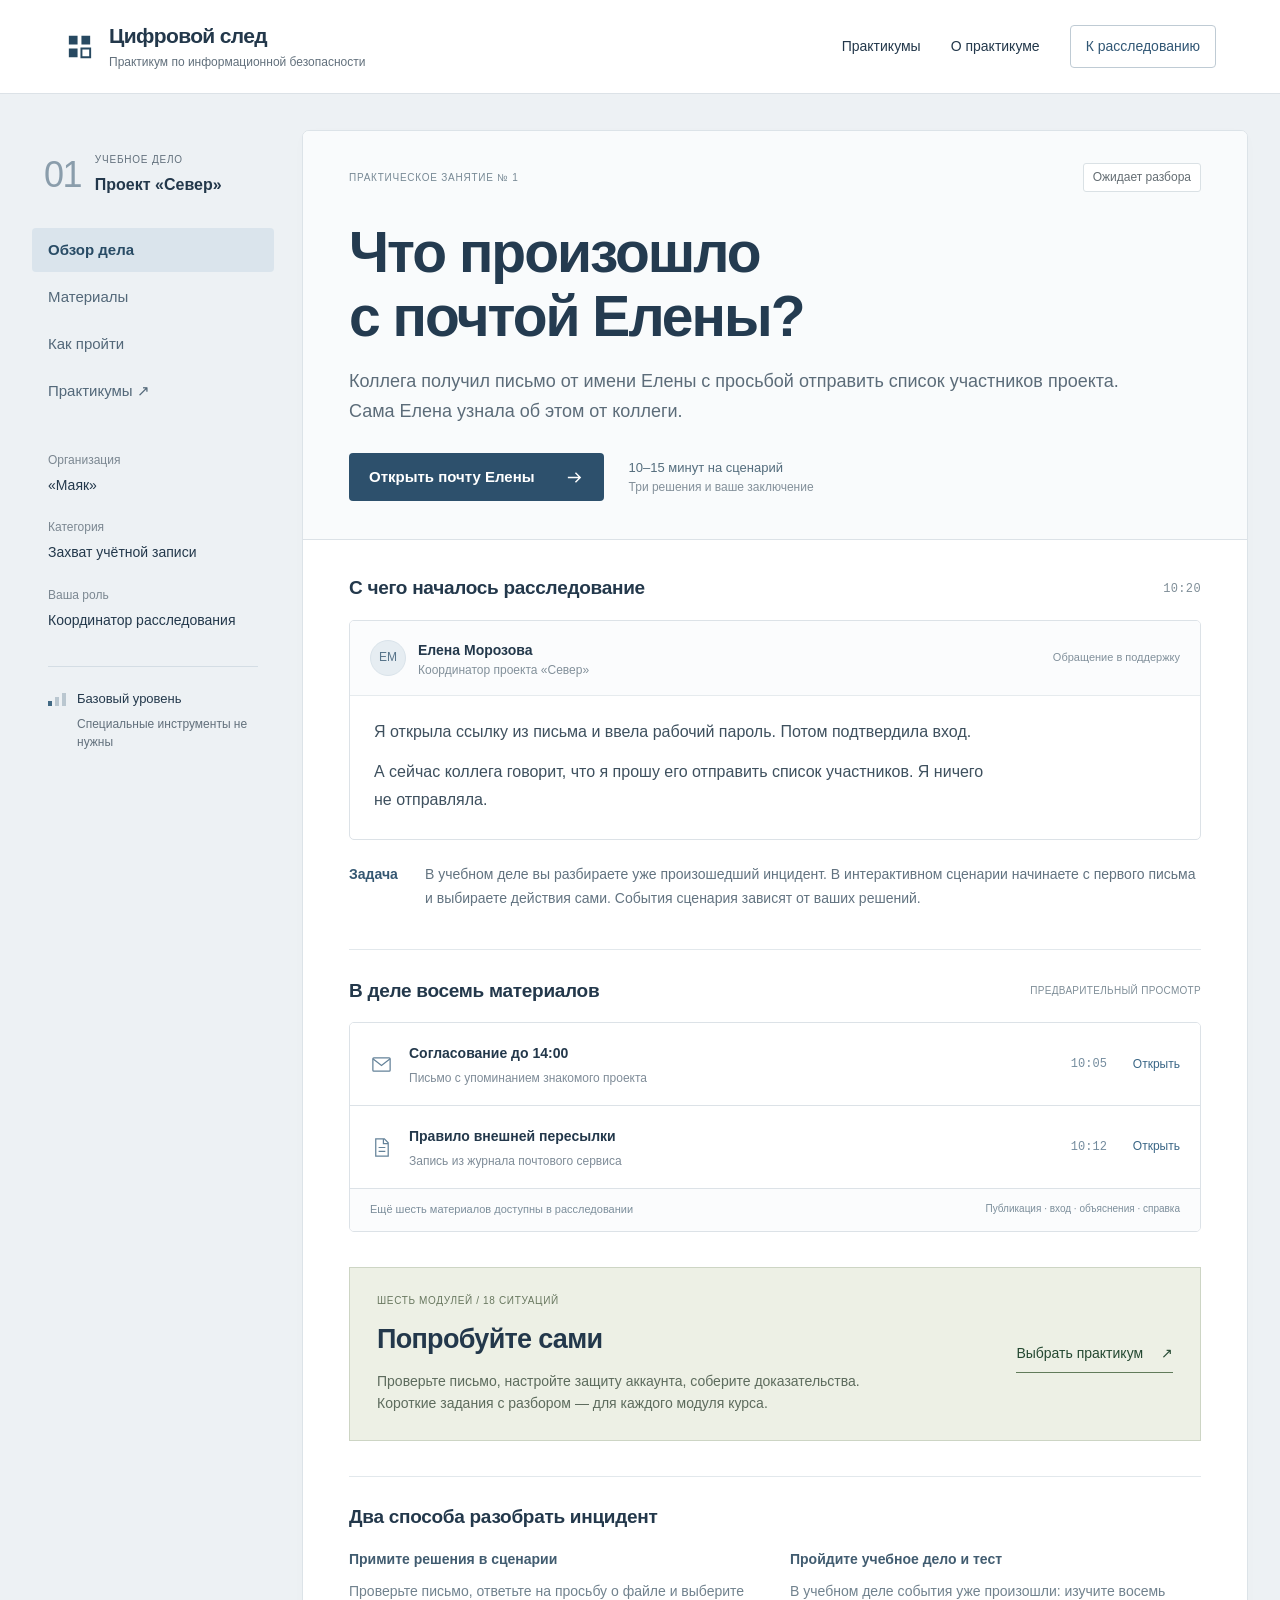
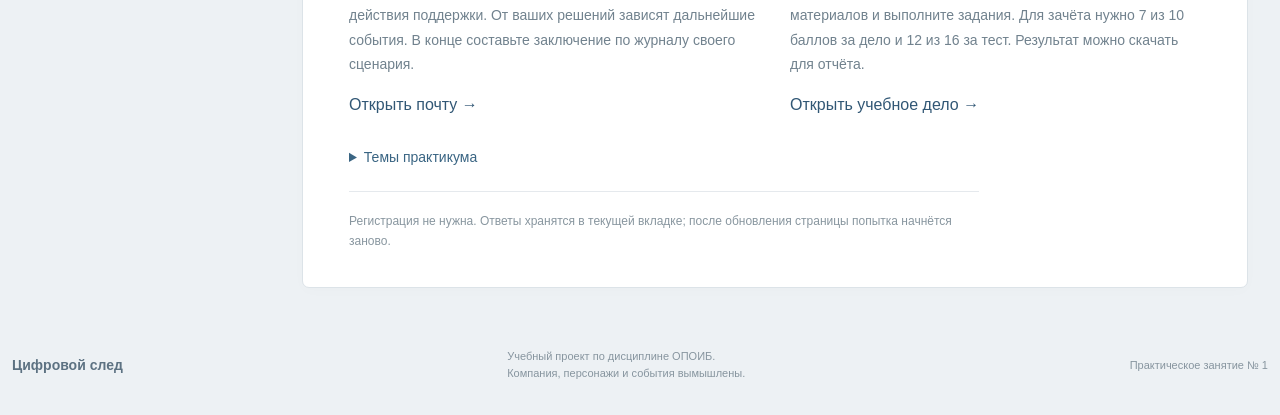
==== commit 96337cde: "Add six interactive practice modules with guided feedback" ====
--- a/index.html
+++ b/index.html
@@ -5,20 +5,20 @@
 <meta name="theme-color" content="#223b53">
 <meta name="description" content="Учебное дело о захвате рабочей почты. Материалы инцидента, проверка версий и итоговый тест по информационной безопасности.">
 <title>Дело «Север» — Цифровой след</title>
-<link rel="icon" href="favicon.svg" type="image/svg+xml"><link rel="stylesheet" href="style.css?v=3"><script src="app.js?v=3" defer></script>
+<link rel="icon" href="favicon.svg" type="image/svg+xml"><link rel="stylesheet" href="style.css?v=4"><script src="app.js?v=3" defer></script>
 <script src="story.js?v=3" defer></script>
 </head>
 <body>
 <a class="skip" href="#main">Перейти к содержанию</a>
 <header class="header">
 <a class="brand" href="#" aria-label="Цифровой след — главная"><svg class="brand-symbol" viewBox="0 0 32 32" aria-hidden="true"><path d="M5 5h9v9H5zm13 0h9v9h-9zM5 18h9v9H5z" fill="currentColor"/><path d="M18 18h9v9h-9z" fill="none" stroke="currentColor" stroke-width="2"/></svg><span>Цифровой след<small>Практикум по информационной безопасности</small></span></a>
-<nav aria-label="Основная навигация"><a href="#course" class="landing-nav">О практикуме</a><button class="text-btn" id="header-action">К расследованию</button></nav>
+<nav aria-label="Основная навигация"><a href="practice.html" class="practice-nav">Практикумы</a><a href="#course" class="landing-nav">О практикуме</a><button class="text-btn" id="header-action">К расследованию</button></nav>
 </header>
 <main id="main">
 <div id="landing" class="case-layout">
 <aside class="case-sidebar" aria-label="Навигация по делу">
 <div class="sidebar-top"><span class="case-number">01</span><div><p>УЧЕБНОЕ ДЕЛО</p><strong>Проект «Север»</strong></div></div>
-<nav class="case-menu" aria-label="Разделы страницы"><a class="selected" href="#case">Обзор дела</a><a href="#materials">Материалы</a><a href="#course">Как пройти</a></nav>
+<nav class="case-menu" aria-label="Разделы страницы"><a class="selected" href="#case">Обзор дела</a><a href="#materials">Материалы</a><a href="#course">Как пройти</a><a href="practice.html">Практикумы ↗</a></nav>
 <div class="sidebar-details"><p>Организация</p><strong>«Маяк»</strong><p>Категория</p><strong>Захват учётной записи</strong><p>Ваша роль</p><strong>Координатор расследования</strong></div>
 <div class="sidebar-bottom"><span class="level-mark" aria-hidden="true"><i></i><i></i><i></i></span><p>Базовый уровень<br><small>Специальные инструменты не нужны</small></p></div>
 </aside>
@@ -36,6 +36,7 @@
 <div class="material-list"><button class="material-row" data-preview="D"><svg viewBox="0 0 24 24" aria-hidden="true"><rect x="3" y="5" width="18" height="14" rx="1"/><path d="m3 6 9 7 9-7"/></svg><span><strong>Согласование до 14:00</strong><small>Письмо с упоминанием знакомого проекта</small></span><span class="material-time">10:05</span><span class="row-open">Открыть</span></button>
 <button class="material-row" data-preview="A"><svg viewBox="0 0 24 24" aria-hidden="true"><path d="M6 3h9l4 4v14H6zM14 3v5h5M9 12h7M9 16h7"/></svg><span><strong>Правило внешней пересылки</strong><small>Запись из журнала почтового сервиса</small></span><span class="material-time">10:12</span><span class="row-open">Открыть</span></button>
 <div class="material-rest"><span>Ещё шесть материалов доступны в расследовании</span><span>Публикация · вход · объяснения · справка</span></div></div></section>
+<section class="practice-entry" aria-labelledby="practice-heading"><div><p class="eyebrow">ШЕСТЬ МОДУЛЕЙ / 18 СИТУАЦИЙ</p><h2 id="practice-heading">Попробуйте сами</h2><p>Проверьте письмо, настройте защиту аккаунта, соберите доказательства. Короткие задания с разбором — для каждого модуля курса.</p></div><a href="practice.html">Выбрать практикум <span aria-hidden="true">↗</span></a></section>
 <section class="course-section" id="course"><div class="section-title"><h2>Два способа разобрать инцидент</h2></div><div class="course-columns"><div><h3>Примите решения в сценарии</h3><p>Проверьте письмо, ответьте на просьбу о файле и выберите действия поддержки. От ваших решений зависят дальнейшие события. В конце составьте заключение по журналу своего сценария.</p><button class="text-btn" data-story>Открыть почту →</button></div><div><h3>Пройдите учебное дело и тест</h3><p>В учебном деле события уже произошли: изучите восемь материалов и выполните задания. Для зачёта нужно 7 из 10 баллов за дело и 12 из 16 за тест. Результат можно скачать для отчёта.</p><button class="text-btn" data-start>Открыть учебное дело →</button></div></div>
 <details class="course-outline"><summary>Темы практикума</summary><ol><li>Цифровой след и открытые публикации</li><li>Фишинг и проверка запросов</li><li>Пароли, MFA и управление сеансами</li><li>ИИ и границы доверия к внешним материалам</li><li>Первые действия после инцидента</li><li>Проверка версий и восстановление событий</li></ol></details>
 <p class="session-note">Регистрация не нужна. Ответы хранятся в текущей вкладке; после обновления страницы попытка начнётся заново.</p></section>
--- a/style.css
+++ b/style.css
@@ -19,3 +19,6 @@
 .story-top{display:flex;align-items:center;justify-content:space-between;gap:20px}.story-top h1{font-size:32px;font-weight:550;margin-top:6px}.story-steps{display:grid;grid-template-columns:repeat(4,1fr);list-style:none;padding:0;margin:26px 0 32px;border-bottom:1px solid var(--line)}.story-steps li{font-size:13px;color:var(--muted);padding:12px 0;border-bottom:3px solid transparent}.story-steps [aria-current]{border-color:#315775;color:var(--ink);font-weight:600}.story-role{color:#647e91;font-size:13px;margin-bottom:8px}#story h2{font-size:27px;line-height:1.3;font-weight:550;max-width:850px}.story-intro{margin:12px 0 25px;max-width:800px;color:#637584}.mail-shell{display:grid;grid-template-columns:270px minmax(0,1fr);border:1px solid var(--line);border-radius:5px;overflow:hidden}.mail-list{background:#f5f7f9;border-right:1px solid var(--line)}.mail-list>p{padding:17px;font-size:13px;border-bottom:1px solid var(--line)}.mail-list>p span{float:right}.mail-list button{display:block;width:100%;background:transparent;text-align:left;padding:20px 17px;border-bottom:1px solid var(--line);color:var(--ink);border-left:3px solid transparent}.mail-list button[aria-pressed=true]{background:#e7eff5;border-left-color:#315775}.mail-list small,.mail-list strong,.mail-list button span{display:block}.mail-list small{font-size:11px;color:#6c8191}.mail-list strong{font-size:14px;margin:7px 0}.mail-list button span{font-size:12px;color:#6c8191}.mail-reader{padding:28px 32px;min-width:0}.mail-reader h3{font-size:23px;font-weight:550}.story-label{font-size:12px;color:#7d8f9d;margin-bottom:8px}.mail-sender{font-size:13px;margin:12px 0 20px}.mail-sender .text-btn{font-size:12px;display:block}.mail-address{display:grid;grid-template-columns:45px 1fr;gap:5px;margin:0 0 20px;font-size:12px;border-block:1px solid var(--line);padding:12px 0}.mail-address dd{margin:0;overflow-wrap:anywhere}.mail-copy{font-size:16px;line-height:1.8}.mail-copy p+p{margin-top:18px}.document-link{background:#e8eef3;border:1px solid #c3d2de;color:#345b77;padding:10px 20px;border-radius:3px;margin:18px 0}.link-preview{border-left:2px solid #9cb3c4;padding:12px 16px;margin-bottom:20px;font-size:13px}.link-preview code{overflow-wrap:anywhere}.link-preview p+p{margin-top:8px}.story-decision{margin:28px 0 0;max-width:880px}.story-decision h3{font-size:18px;font-weight:550;margin-bottom:15px}.story-choice{width:100%;display:flex;align-items:center;justify-content:space-between;gap:20px;padding:17px 20px;margin:10px 0;background:white;border:1px solid #bccdd9;border-radius:4px;color:var(--ink);text-align:left;line-height:1.6;font-size:15px}.story-choice:hover{background:#edf4f8;border-color:#6a90ab}.story-choice span{flex-shrink:0}.story-decision .quiet{margin-top:15px;font-size:12px}.standalone{border:1px solid var(--line);max-width:850px}.message-address{font-size:13px;margin-bottom:20px;overflow-wrap:anywhere}.message-address summary{cursor:pointer;color:#315775}.fake-link{color:#315775;text-decoration:underline;overflow-wrap:anywhere}.support-chat{margin:24px 0 18px;max-width:800px;border-left:3px solid #a6bdce;padding:4px 0 4px 23px}.chat-name{font-size:13px;color:#688395;font-weight:600}.support-chat p+p{margin-top:12px}.support-log{background:#f6f8fa;padding:20px 24px;max-width:800px}.support-log h3{font-size:15px;margin-bottom:8px}.support-log p{font-size:14px}.story-response{max-width:820px;padding:15px 0 30px}.story-response>p:not(.story-role){font-size:18px;line-height:1.8;margin:22px 0 30px}.case-outcome{padding:20px 0;margin:22px 0;border-block:1px solid var(--line)}.case-outcome p+p{margin-top:9px}.report-layout{display:grid;grid-template-columns:1.15fr 1fr;gap:40px;margin-top:30px}.report-layout h3{font-size:18px;font-weight:550;margin-bottom:18px}.claim-label{display:block;font-size:15px;margin:22px 0 10px}.report-layout select,.report-layout textarea{font:14px/1.6 var(--sans);display:block;width:100%;padding:12px;color:var(--ink);border:1px solid #aebfcd;background:#fff;border-radius:4px}.report-layout textarea{resize:vertical;margin-bottom:16px}.report-layout select:focus-visible,.report-layout textarea:focus-visible{outline:3px solid #4286b7;outline-offset:3px}.story-records details{border-bottom:1px solid var(--line);padding:14px 0;font-size:14px}.story-records summary{cursor:pointer;font-weight:550}.story-records p{margin-top:12px;color:#5a6f7d}.story-finish{display:flex;flex-wrap:wrap;align-items:center;gap:14px;margin-top:34px;border-top:1px solid var(--line);padding-top:24px}.story-finish p{width:100%;font-size:13px}#conclusion-feedback p{font-size:14px;margin-top:12px}.course-columns .text-btn{margin-top:8px}
 @media(max-width:1100px){#story{margin:25px}.mail-shell{grid-template-columns:220px minmax(0,1fr)}}
 @media(max-width:760px){#story{margin:18px 16px;padding:22px 20px 30px}.story-top{align-items:flex-start}.story-top h1{font-size:25px}.story-top .eyebrow{font-size:9px}.story-top .secondary{font-size:12px;padding:8px;min-width:82px}.story-steps{gap:8px;margin:20px 0 24px}.story-steps li{font-size:11px}#story h2{font-size:23px}.story-role{font-size:11px}.story-intro{font-size:14px}.mail-shell{grid-template-columns:1fr}.mail-list{border-right:0}.mail-list>p{padding:10px 14px}.mail-list button{padding:12px 14px}.mail-list button span{display:none}.mail-list strong{margin:4px 0}.mail-reader{padding:20px 16px}.mail-reader h3{font-size:20px}.mail-copy{font-size:14px}.mail-address{font-size:11px}.story-choice{font-size:14px;padding:13px}.report-layout{grid-template-columns:1fr;gap:28px}.story-response>p:not(.story-role){font-size:16px}.story-finish .secondary{width:100%}.case-outcome{font-size:14px}.support-chat{font-size:14px;padding-left:15px}.support-log{padding:17px}.claim-label{font-size:14px}}
+
+/* Course module practice entry */
+.practice-entry{background:#edf0e5;border:1px solid #cdd5c4;padding:25px 27px;margin:35px 0;display:flex;gap:25px;align-items:center;justify-content:space-between}.practice-entry h2{font-size:27px;font-weight:550;letter-spacing:-.7px;margin:9px 0}.practice-entry p:not(.eyebrow){font-size:14px;max-width:490px;color:#5d6b5d}.practice-entry .eyebrow{font-size:10px;color:#697860}.practice-entry>a{font-size:14px;color:#254932;white-space:nowrap;border-bottom:1px solid #617b5a;padding:8px 0}.practice-entry>a span{margin-left:14px}.practice-nav{font-size:14px}.case-menu{flex-wrap:wrap}@media(max-width:760px){.practice-entry{display:block;padding:22px}.practice-entry>a{display:inline-block;margin-top:15px}.header nav{gap:12px}.practice-nav{font-size:12px}.header .brand small{max-width:120px}.header .brand{font-size:16px}.header .brand-symbol{display:none}.header .text-btn{font-size:11px;padding:7px}}
